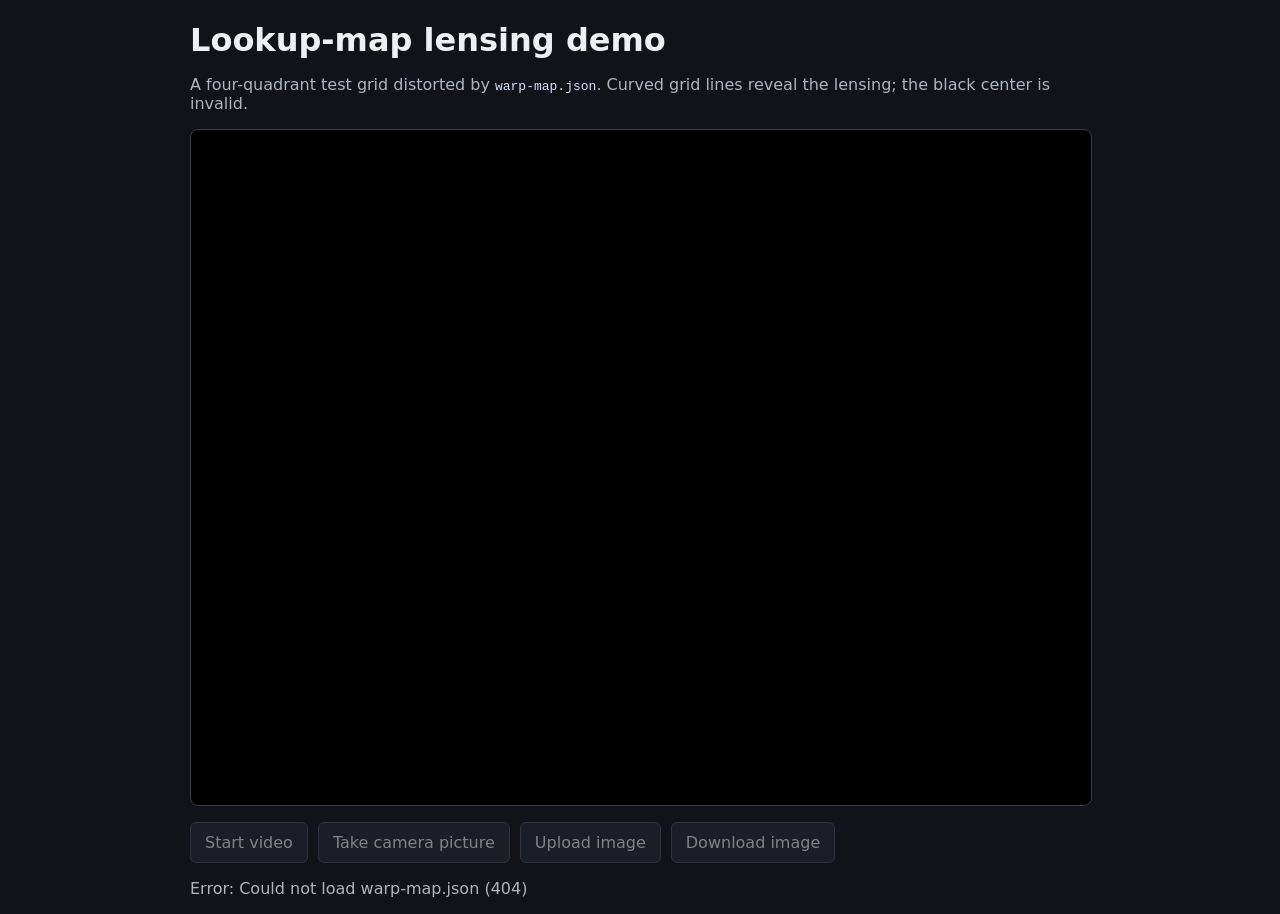
==== index.html @ b4be4190 "Create index.html" ====
<!doctype html>
<html lang="en">
  <head>
    <meta charset="utf-8" />
    <meta name="viewport" content="width=device-width, initial-scale=1" />
    <title>UV Warp Map Demo</title>
    <style>
      :root {
        color-scheme: dark;
        font-family: system-ui, sans-serif;
        background: #111318;
        color: #eef0f4;
      }

      body {
        display: grid;
        min-height: 100vh;
        margin: 0;
        place-items: center;
      }

      main {
        width: min(900px, calc(100% - 32px));
      }

      h1 {
        margin-bottom: 8px;
        font-size: clamp(1.4rem, 4vw, 2rem);
      }

      p {
        color: #aeb5c1;
      }

      canvas {
        display: block;
        width: 100%;
        aspect-ratio: 4 / 3;
        border: 1px solid #343945;
        border-radius: 8px;
        background: #000;
      }

      .controls {
        display: flex;
        flex-wrap: wrap;
        gap: 10px;
        margin-top: 16px;
      }

      button {
        padding: 10px 14px;
        border: 1px solid #4b5261;
        border-radius: 6px;
        background: #252a34;
        color: inherit;
        cursor: pointer;
        font: inherit;
      }

      button:hover:not(:disabled) {
        background: #343b49;
      }

      button:disabled {
        cursor: wait;
        opacity: 0.5;
      }

      code {
        color: #d7dcff;
      }
    </style>
  </head>
  <body>
    <main>
      <h1>Lookup-map lensing demo</h1>
      <p>
        A four-quadrant test grid distorted by <code>warp-map.json</code>.
        Curved grid lines reveal the lensing; the black center is invalid.
      </p>
      <canvas id="view" aria-label="Distorted four-color background"></canvas>
      <div class="controls" aria-label="Image source controls">
        <button id="video-mode" type="button" disabled>Start video</button>
        <button id="picture-mode" type="button" disabled>Take camera picture</button>
        <button id="upload-button" type="button" disabled>Upload image</button>
        <button id="download-button" type="button" disabled>Download image</button>
        <input id="image-upload" type="file" accept="image/*" hidden />
      </div>
      <video id="camera" autoplay playsinline muted hidden></video>
      <p id="status">Loading warp map…</p>
    </main>
    <script type="module" src="app.js"></script>
  </body>
</html>
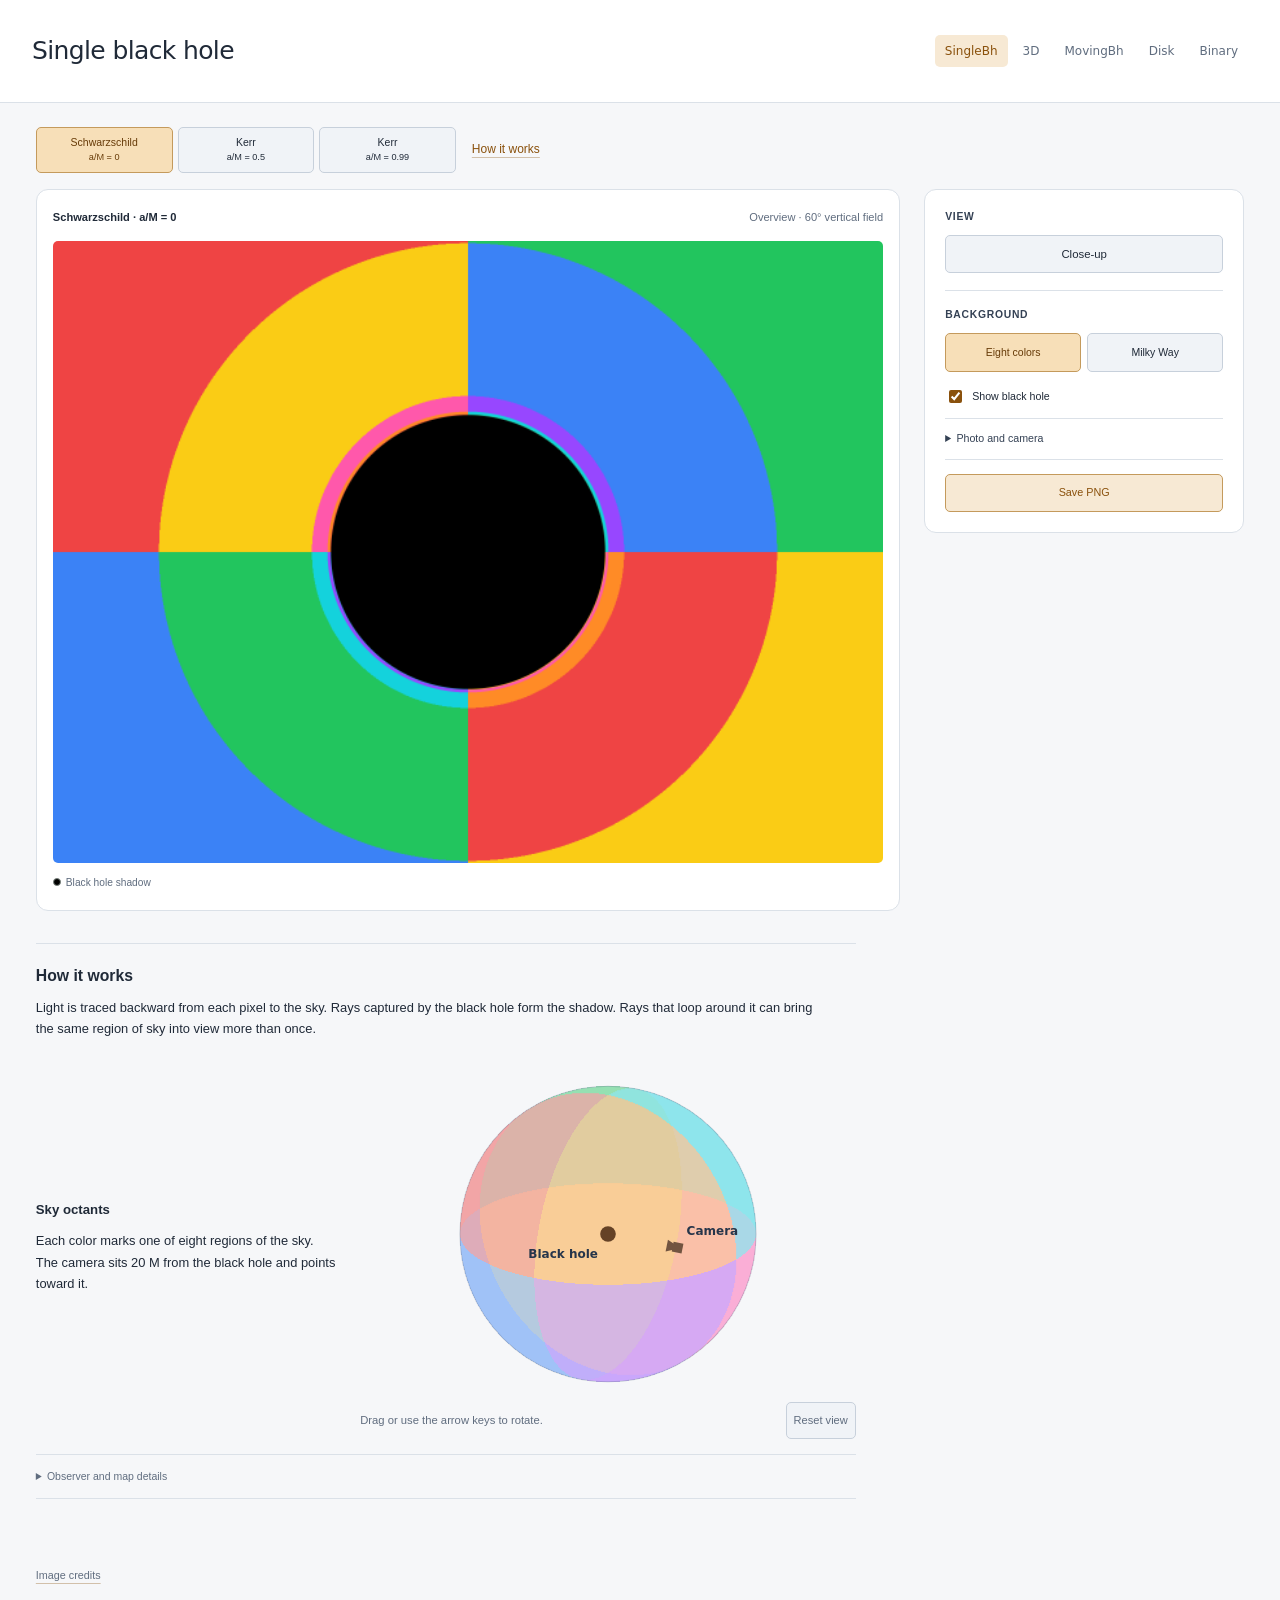
==== commit efeeb393: "Merge pull request #1 from GitHimanshuc/update-lensing-website-UD8a1e Update the black hole lensing " ====
--- a/index.html
+++ b/index.html
@@ -1,95 +1,175 @@
 <!doctype html>
 <html lang="en">
-  <head>
-    <meta charset="utf-8" />
-    <meta name="viewport" content="width=device-width, initial-scale=1" />
-    <title>UV Warp Map Demo</title>
-    <style>
-      :root {
-        color-scheme: dark;
-        font-family: system-ui, sans-serif;
-        background: #111318;
-        color: #eef0f4;
-      }
+<head>
+  <meta charset="utf-8" />
+  <meta name="viewport" content="width=device-width, initial-scale=1" />
+  <meta name="color-scheme" content="light" />
+  <meta name="description" content="Explore precomputed Schwarzschild and Kerr null-geodesic lensing, compare spin, and inspect independently sampled near-critical views." />
+  <title>Single black hole</title>
+  <link rel="stylesheet" href="styles.css?v=0b7bb391ba0c" />
+  <link rel="stylesheet" href="explorer.css?v=6b65ad54a57e" />
+  <link rel="stylesheet" href="reference.css?v=c8c61a315d78" />
+</head>
+<body class="explorer-page">
+  <header class="site-header">
+    <div class="header-copy"><h1>Single black hole</h1></div>
+    <nav aria-label="Main navigation"><a href="index.html" aria-current="page">SingleBh</a><a href="ray-viewer/index.html">3D</a><a href="moving/index.html">MovingBh</a><a href="examples/index.html">Disk</a><a href="binary/index.html">Binary</a></nav>
+  </header>
+<main>
 
-      body {
-        display: grid;
-        min-height: 100vh;
-        margin: 0;
-        place-items: center;
-      }
+  <div class="spin-picker">
+    <div class="choices" role="group" aria-label="Black-hole spacetime">
+      <button id="schwarzschild-mode" type="button" aria-pressed="true">Schwarzschild<small>a/M = 0</small></button>
+      <button id="kerr-mode" type="button" aria-pressed="false" data-kerr-spin="0.5">Kerr<small>a/M = 0.5</small></button>
+      <button id="kerr-high-spin-mode" type="button" aria-pressed="false" data-kerr-spin="0.99">Kerr<small>a/M = 0.99</small></button>
+    </div>
+    <a href="#method">How it works</a>
+  </div>
 
-      main {
-        width: min(900px, calc(100% - 32px));
-      }
+  <div class="viewer" id="schwarzschild-explorer" data-renderer="app.js?v=01eaf713c453">
+    <section class="image-panel" aria-label="Rendered observer image">
+      <div class="image-heading"><strong id="active-metric">Schwarzschild · a/M = 0</strong><span id="active-view">Overview · 60° vertical field</span></div>
+      <div class="canvas-frame overview-frame">
+        <img id="overview-image" src="data/schwarzschild-octants/overview-r20.png?v=e7fed7c7368f" width="640" height="480" alt="Eight-color sky lensed by a Schwarzschild black hole" />
+        <canvas id="view" hidden aria-label="Black-hole-lensed background">This viewer requires WebGL 2.</canvas>
+      </div>
+      <div class="legend"><span id="capture-legend"><i class="swatch" aria-hidden="true"></i>Black hole shadow</span><span id="field-legend" hidden><i class="swatch light" aria-hidden="true"></i></span></div>
+      <p id="status" class="status" role="status" aria-live="polite"></p>
 
-      h1 {
-        margin-bottom: 8px;
-        font-size: clamp(1.4rem, 4vw, 2rem);
-      }
+    </section>
 
-      p {
-        color: #aeb5c1;
-      }
+    <aside class="controls" aria-label="Explorer controls">
+      <section class="view-control">
+        <h2>View</h2>
+        <button id="refined-mode" class="wide" type="button" data-saved-closeups="true">Close-up</button>
+        <p id="metric-status" class="hint" role="status"></p>
+      </section>
+      <section class="background-control">
+        <h2>Background</h2>
+        <div class="choices" role="group" aria-label="Built-in background sources">
+          <button id="octants-mode" type="button" aria-pressed="true">Eight colors<small>Whole sky</small></button>
+          <button id="sky-mode" type="button" aria-pressed="false">Milky Way</button>
+        </div>
+        <label class="switch-row" for="show-black-hole"><input id="show-black-hole" type="checkbox" checked />Show black hole</label>
+        <details class="source-tools" id="source-tools"><summary>Photo and camera</summary>
+        <p id="local-photo-note" class="hint" hidden>Open the site over HTTP or HTTPS to use photos and camera.</p>
+        <button id="upload-button" class="wide" type="button" disabled>Upload a photo</button>
+        <div class="camera-controls"><button id="video-mode" type="button" disabled>Start video</button><button id="picture-mode" type="button" disabled>Take picture</button></div>
+        <input id="image-upload" type="file" accept="image/*" hidden />
+        <video id="camera" autoplay playsinline muted hidden></video>
+        </details>
+        <button id="download-button" class="wide save-button" type="button">Save PNG</button>
+      </section>
+    </aside>
+  </div>
 
-      canvas {
-        display: block;
-        width: 100%;
-        aspect-ratio: 4 / 3;
-        border: 1px solid #343945;
-        border-radius: 8px;
-        background: #000;
-      }
+  <div class="viewer" id="saved-stills" data-still-version="e7fed7c7368f" hidden>
+    <section class="image-panel" aria-label="Saved black hole view">
+      <div class="image-heading"><strong id="saved-heading">Kerr · a/M = 0.5</strong><span id="saved-view">Overview</span></div>
+      <div class="canvas-frame kerr-still-frame">
+        <img id="saved-image" width="640" height="480" alt="" />
+        <div id="kerr-unlensed" role="img" aria-label="The same sky without a black hole" hidden></div>
+      </div>
+      <p class="status" id="saved-status" role="status" aria-live="polite"></p>
+    </section>
+    <aside class="controls kerr-controls" aria-label="Saved view controls">
+      <section>
+        <div class="select-field">
+          <div class="select-heading">
+            <label for="saved-patch">View</label>
+            <span class="select-info">
+              <button type="button" aria-label="About close-up widths" aria-expanded="false" aria-controls="saved-patch-tip" aria-describedby="saved-patch-tip">i</button>
+              <span id="saved-patch-tip" class="select-tip" role="tooltip" hidden>Close-up widths are measured on a screen 20 M from the observer. For Kerr, the left edge is prograde and the right edge is retrograde.</span>
+            </span>
+          </div>
+          <select id="saved-patch">
+            <option value="overview">Overview</option>
+            <option value="left-modest">Left · 0.19 M wide</option>
+            <option value="left-deep">Left · 0.0077 M wide</option>
+            <option value="right-modest">Right · 0.19 M wide</option>
+            <option value="right-deep">Right · 0.0077 M wide</option>
+          </select>
+        </div>
+      </section>
+      <section>
+        <div class="choices" id="saved-background" role="group" aria-label="Background" hidden>
+          <button type="button" aria-pressed="true" data-sky="octants">Eight colors</button>
+          <button type="button" aria-pressed="false" data-sky="sky">Milky Way</button>
+        </div>
+        <label class="switch-row" for="saved-hole"><input id="saved-hole" type="checkbox" checked />Show black hole</label>
+        <a id="saved-download" class="kerr-still-download" download>Save PNG</a>
+      </section>
+    </aside>
+  </div>
 
-      .controls {
-        display: flex;
-        flex-wrap: wrap;
-        gap: 10px;
-        margin-top: 16px;
-      }
+  <section class="science page-notes" id="method">
+    <h2>How it works</h2>
+    <p>Light is traced backward from each pixel to the sky. Rays captured by the black hole form the shadow. Rays that loop around it can bring the same region of sky into view more than once.</p>
+    <div class="sky-guide">
+      <div>
+        <h3>Sky octants</h3>
+        <p>Each color marks one of eight regions of the sky. The camera sits 20 M from the black hole and points toward it.</p>
+      </div>
+        <figure class="sky-orbit">
+      <canvas id="sky-orbit" width="560" height="380" tabindex="0" role="img" aria-label="Rotatable diagram of eight sky octants, with a black hole at the center and a camera pointing toward it from x = +20 M" aria-describedby="sky-orbit-help">The eight sky octants surround the black hole. The camera points toward the black hole from x = +20 M.</canvas>
+      <figcaption id="sky-orbit-help">
+        <span>Drag or use the arrow keys to rotate.</span>
+        <button type="button" id="sky-orbit-reset">Reset view</button>
+      </figcaption>
+      </figure>
+    </div>
+    <details class="map-details" id="map-details"><summary>Observer and map details</summary>
+      <label class="switch-row" for="antialias"><input id="antialias" type="checkbox" checked disabled />Antialiasing</label>
+      <section class="view-context" aria-labelledby="view-context-title">
+        <div class="locator-wrap">
+          <h3 id="view-context-title">Map location</h3>
+          <svg id="locator" viewBox="0 0 640 480" role="img" aria-labelledby="locator-title locator-desc">
+            <title id="locator-title">Overview locator</title>
+            <desc id="locator-desc">The full 60-degree observer view. A marker locates the independently sampled edge patch when one is active.</desc>
+            <image id="locator-image" href="data/schwarzschild-octants/overview-r20.png?v=e7fed7c7368f" width="640" height="480" />
+            <rect id="locator-extent" x="1" y="1" width="638" height="478" />
+            <circle id="locator-marker" cx="320" cy="240" r="12" visibility="hidden" />
+            <path id="locator-crosshair" d="" visibility="hidden" />
+          </svg>
+          <p class="hint" id="locator-caption">Full overview · fixed eight-color reference</p>
+        </div>
+        <div class="sampling-details">
+          <span class="eyebrow">Active sampling</span>
+          <p id="view-description">A 640 × 480 ray map across the full 60° vertical field.</p>
+          <dl>
+            <div class="metric"><dt>View</dt><dd id="view-kind">Overview</dd></div>
+            <div class="metric"><dt>Sampling vs. overview</dt><dd id="refinement-value">1×</dd></div>
+            <div class="metric"><dt>Span in overview pixels</dt><dd id="overview-span">640 × 480</dd></div>
+            <div class="metric"><dt>q<sub>x</sub> bounds</dt><dd id="qx-bounds">—</dd></div>
+            <div class="metric"><dt>q<sub>y</sub> bounds</dt><dd id="qy-bounds">—</dd></div>
+          </dl>
+          <p class="hint" id="sampling-note">The dark region is the capture shadow, not the event horizon.</p>
+        </div>
+      </section>
+      <p class="hint" id="aa-detail">Validating subpixel samples…</p>
+        <div class="image-footer"><span id="source-label">Eight-color sky at infinity</span><span id="map-summary">Preparing map…</span></div>
+        <p class="hint" id="source-description"></p>
+      <section class="geometry">
+        <h3>Observer and geometry</h3>
+        <dl>
+          <div class="metric"><dt>Metric</dt><dd id="metric-name">—</dd></div>
+          <div class="metric"><dt>Spin a/M</dt><dd id="spin-value">—</dd></div>
+          <div class="metric"><dt>Observer radius</dt><dd id="observer-radius">—</dd></div>
+          <div class="metric"><dt>Overview vertical field</dt><dd id="field-of-view">—</dd></div>
+          <div class="metric"><dt>Event horizon</dt><dd id="horizon-radius">—</dd></div>
+          <div class="metric"><dt id="photon-label">Photon sphere</dt><dd id="photon-radius">—</dd></div>
+          <div class="metric"><dt id="shadow-label">Shadow radius</dt><dd id="shadow-angle">—</dd></div>
+        </dl>
+        <p class="hint" id="observer-description">Static equatorial observer looking inward.</p>
+      </section>
 
-      button {
-        padding: 10px 14px;
-        border: 1px solid #4b5261;
-        border-radius: 6px;
-        background: #252a34;
-        color: inherit;
-        cursor: pointer;
-        font: inherit;
-      }
-
-      button:hover:not(:disabled) {
-        background: #343b49;
-      }
-
-      button:disabled {
-        cursor: wait;
-        opacity: 0.5;
-      }
-
-      code {
-        color: #d7dcff;
-      }
-    </style>
-  </head>
-  <body>
-    <main>
-      <h1>Lookup-map lensing demo</h1>
-      <p>
-        A four-quadrant test grid distorted by <code>warp-map.json</code>.
-        Curved grid lines reveal the lensing; the black center is invalid.
-      </p>
-      <canvas id="view" aria-label="Distorted four-color background"></canvas>
-      <div class="controls" aria-label="Image source controls">
-        <button id="video-mode" type="button" disabled>Start video</button>
-        <button id="picture-mode" type="button" disabled>Take camera picture</button>
-        <button id="upload-button" type="button" disabled>Upload image</button>
-        <button id="download-button" type="button" disabled>Download image</button>
-        <input id="image-upload" type="file" accept="image/*" hidden />
-      </div>
-      <video id="camera" autoplay playsinline muted hidden></video>
-      <p id="status">Loading warp map…</p>
-    </main>
-    <script type="module" src="app.js"></script>
-  </body>
+        <p class="hint">Photos and camera frames are projected onto a patch of sky. They stay in your browser.</p>
+    </details>
+  </section>
+</main>
+<footer class="page-footer"><a href="moving/index.html#credits">Image credits</a></footer>
+<script defer src="saved-views.js?v=85b4e1606912"></script>
+<script defer src="sky-orbit.js?v=5c2d7aa48e1b"></script>
+<script defer src="explorer-layout.js?v=8afac8a9e883"></script>
+</body>
 </html>
--- a/styles.css
+++ b/styles.css
@@ -0,0 +1,124 @@
+:root { color-scheme: light; font-family: Inter, ui-sans-serif, -apple-system, BlinkMacSystemFont, "Segoe UI", sans-serif; font-size: 15px; line-height: 1.65; background: var(--page); color: var(--ink); --page: #f6f7f9; --ink: #202a38; --strong: #344154; --muted: #606d7f; --rule: #dbe1e8; --paper: #ffffff; --accent: #8a510c; --accent-ink: #673b08; --accent-soft: #f7e9d4; --selected: #f7dfb8; --selected-hover: #f2d2a1; --raised: #f0f3f7; --button-border: #c7d0db; --button-hover: #e8edf3; --error: #ad3529; }
+* { box-sizing: border-box; }
+html { scroll-padding-top: 24px; }
+body { margin: 0; background: var(--page); }
+main, .page-footer { max-width: 1920px; margin: 0 auto; padding: 32px clamp(24px, 2.8vw, 48px); }
+/* The standalone light-ray viewer is the reference for the page headers. */
+.site-header { display: flex; align-items: center; justify-content: space-between; gap: 20px; min-height: 103px; padding: 0 32px; border-bottom: 1px solid var(--rule); background: var(--paper); font-family: ui-sans-serif, system-ui, -apple-system, BlinkMacSystemFont, "Segoe UI", sans-serif; line-height: 1.5; }
+.header-copy { min-width: 0; }
+.header-kicker { text-transform: uppercase; font-size: 10px; font-weight: 650; letter-spacing: .17em; color: var(--accent); margin-bottom: 4px; }
+.site-header h1 { margin: 0; font-size: 25px; font-weight: 530; letter-spacing: -.025em; line-height: 1.5; }
+.site-header .header-subtitle { margin: 3px 0 0; font-size: 12px; line-height: 1.5; color: var(--muted); }
+.site-header nav { display: flex; align-items: center; justify-content: flex-end; flex-wrap: wrap; gap: 5px; padding: 0; flex-shrink: 0; }
+.site-header nav a { text-decoration: none; padding: 7px 10px; border-radius: 5px; color: var(--muted); font-size: 12px; }
+.site-header nav a:hover { color: var(--ink); background: var(--raised); }
+.site-header nav a[aria-current="page"] { color: var(--accent); background: var(--accent-soft); }
+.page-heading { max-width: 850px; }
+.page-heading .eyebrow { color: var(--accent); }
+.section-tabs { display: flex; flex-wrap: wrap; gap: 8px; margin: 30px 0 0; }
+.section-tabs a { padding: 8px 15px; border: 1px solid var(--rule); border-radius: 30px; text-decoration: none; color: var(--muted); font-size: .8rem; }
+.section-tabs a:hover { border-color: var(--accent); color: var(--ink); }
+.page-header { display: flex; align-items: end; justify-content: space-between; gap: 20px; }
+.page-header > div { flex: 1; min-width: 0; }
+h1 { font-size: clamp(2.5rem, 5vw, 4.4rem); font-weight: 550; letter-spacing: -.055em; line-height: 1.08; margin: 14px 0 20px; }
+h2 { font-size: 1.05rem; font-weight: 620; line-height: 1.3; margin: 26px 0 10px; }
+h3 { font-size: .88rem; font-weight: 600; margin: 0 0 10px; }
+p { margin: 8px 0 12px; }
+nav { display: flex; gap: 22px; font-size: .84rem; padding-bottom: 4px; white-space: nowrap; }
+.page-header nav { flex-wrap: wrap; justify-content: flex-end; max-width: 590px; gap: 9px 18px; }
+
+.image-credits { margin: 0; max-width: 560px; font-size: .74rem; }
+.image-credits summary { color: var(--muted); }
+.image-credits p { margin-top: 14px; }
+@media (max-width: 700px) { .page-header nav { justify-content: flex-start; } }
+a { color: var(--accent); text-underline-offset: 4px; text-decoration-color: #8a510c55; }
+a:hover { text-decoration-color: currentColor; }
+.eyebrow { font-size: .68rem; text-transform: uppercase; letter-spacing: .13em; color: var(--muted); font-weight: 600; }
+.intro { margin-top: 18px; font-size: 1.05rem; max-width: 740px; color: var(--muted); line-height: 1.75; }
+.muted, .hint { color: var(--muted); font-size: .8rem; }
+.setup { margin-top: -3px; }
+.viewer { display: grid; grid-template-columns: minmax(0, 1fr) 300px; gap: 28px; align-items: start; margin-top: 48px; padding-top: 28px; border-top: 1px solid var(--rule); }
+.image-panel, .controls { min-width: 0; }
+.image-heading, .image-footer { display: flex; flex-wrap: wrap; gap: 5px 18px; justify-content: space-between; font-size: .76rem; }
+.image-heading { margin-bottom: 10px; align-items: center; }
+.image-heading strong { font-weight: 600; }
+#active-view { color: var(--muted); }
+.canvas-frame { background: #000; border: 1px solid var(--rule); border-radius: 9px; overflow: hidden; }
+canvas { display: block; width: 100%; aspect-ratio: 4 / 3; background: #000; }
+.image-footer { margin-top: 10px; color: var(--muted); }
+.legend { display: flex; flex-wrap: wrap; align-items: center; gap: 16px; font-size: .75rem; color: var(--muted); margin-top: 10px; }
+.swatch { display: inline-block; width: 8px; height: 8px; background: #000; border: 1px solid #79827d; border-radius: 50%; margin-right: 5px; }
+.swatch.light { background: #ddd; } .swatch.slate { background: #253448; }
+.controls { background: var(--paper); border: 1px solid var(--rule); border-radius: 9px; padding: 20px; }
+.controls h2 { font-size: .81rem; margin: 0 0 10px; }
+.controls section + section, .controls > .geometry { margin-top: 19px; padding-top: 18px; border-top: 1px solid var(--rule); }
+.choices { display: flex; gap: 5px; min-width: 0; }
+.choices button { flex: 1; width: 0; min-width: 0; line-height: 1.3; }
+.controls section:first-child .choices button, .subchoices button { min-height: 48px; }
+button, select { font: inherit; font-size: .76rem; color: inherit; background: var(--raised); border: 1px solid var(--button-border); border-radius: 5px; padding: 8px 7px; cursor: pointer; min-height: 38px; }
+button { transition: background .12s, border-color .12s; }
+button:hover:not(:disabled) { border-color: #96a4b6; background: var(--button-hover); }
+button small { display: block; font-size: .65rem; font-weight: 400; margin-top: 2px; }
+button[aria-pressed="true"] { color: var(--accent-ink); background: var(--selected); border-color: #c49a5c; }
+button[aria-pressed="true"]:hover:not(:disabled) { background: var(--selected-hover); }
+button[aria-busy="true"] { outline: 1px dashed #a5680b; outline-offset: 2px; }
+button:disabled, select:disabled, input:disabled { opacity: .43; cursor: default; }
+button:focus-visible, input:focus-visible, select:focus-visible, summary:focus-visible, a:focus-visible, video:focus-visible { outline: 2px solid var(--accent); outline-offset: 4px; }
+.subchoices { margin-top: 10px; }
+.select-label { display: block; font-size: .73rem; margin: 13px 0 5px; color: var(--muted); }
+select { width: 100%; padding-right: 22px; }
+.wide { width: 100%; margin-top: 7px; }
+.camera-controls { display: flex; gap: 5px; margin-top: 7px; }
+.camera-controls button { flex: 1; min-width: 0; }
+.switch-row { display: flex; align-items: center; gap: 7px; font-size: .76rem; margin-top: 14px; }
+input[type="checkbox"] { accent-color: var(--accent); }
+.save-button { background: var(--accent-soft); border-color: #c49a5c; color: var(--accent); }
+.text-button { border: 0; min-height: 0; padding: 0; font-size: .75rem; text-decoration: underline; text-underline-offset: 3px; color: var(--accent); }
+.status { min-height: 1.5em; font-size: .75rem; color: var(--muted); margin: 8px 0 0; }
+[data-error="true"] { color: var(--error) !important; }
+dl { margin: 0; font-size: .74rem; }
+.metric { display: flex; justify-content: space-between; gap: 12px; padding: 4px 0; }
+dt { color: var(--muted); } dd { margin: 0; text-align: right; font-variant-numeric: tabular-nums; }
+details { margin: 11px 0 0; } summary { cursor: pointer; font-size: .77rem; }
+details[open] > summary { margin-bottom: 12px; }
+.geometry dl { margin-top: 12px; }
+.view-context { display: grid; grid-template-columns: minmax(130px, 190px) minmax(0, 1fr); gap: 23px; margin-top: 25px; padding-top: 22px; border-top: 1px solid var(--rule); }
+#locator { display: block; width: 100%; background: #000; border-radius: 3px; }
+#locator-extent { fill: none; stroke: #fff; stroke-width: 1.5; vector-effect: non-scaling-stroke; }
+#locator-marker, #locator-crosshair { fill: none; stroke: #fff; stroke-width: 1.5; vector-effect: non-scaling-stroke; }
+#locator-marker { stroke: #000; stroke-width: 4; }
+#locator-caption { margin: 6px 0 0; font-size: .7rem; }
+.sampling-details p { font-size: .8rem; margin: 6px 0 11px; }
+.sampling-details dl { padding-top: 5px; }
+.sampling-details dd { overflow-wrap: anywhere; }
+.sampling-details #sampling-note { font-size: .72rem; }
+.science { margin-top: 56px; padding-top: 32px; border-top: 1px solid var(--rule); max-width: 950px; }
+.section-heading h2 { font-size: 1.7rem; font-weight: 550; letter-spacing: -.025em; margin: 5px 0 22px; }
+.science p { font-size: .91rem; max-width: 790px; }
+.science .muted { font-size: .8rem; }
+.science > h2 { margin-top: 28px; }
+.equation { overflow-x: auto; font-family: "Cambria Math", "STIX Two Math", Georgia, serif; font-size: 1.07rem !important; white-space: nowrap; padding: 14px 18px; margin: 12px 0; background: var(--paper); border-left: 2px solid var(--accent); }
+.code { overflow: auto; max-height: 460px; padding: 18px; background: var(--raised); border: 1px solid var(--rule); border-radius: 6px; font: .73rem/1.6 ui-monospace, monospace; tab-size: 4; white-space: pre; }
+.code-note { overflow-wrap: anywhere; font-size: .75rem !important; color: var(--muted); }
+.science details { padding: 13px 0; margin: 0; border-bottom: 1px solid var(--rule); }
+.science summary { font-size: .85rem; }
+.resource-details { margin-top: 20px; border-top: 1px solid var(--rule); padding-top: 14px; }
+.resource-details summary { font-size: .78rem; color: var(--muted); }
+.resource-details a { display: inline-block; margin: 10px 14px 0 0; font-size: .78rem; }
+.page-footer { display: flex; align-items: center; justify-content: space-between; gap: 20px; padding-top: 28px; padding-bottom: 36px; font-size: .72rem; color: var(--muted); border-top: 1px solid var(--rule); }
+.page-footer a { color: var(--muted); }
+.page-footer p { margin: 0; }
+.page-notes { max-width: 820px; margin-top: 28px; padding-top: 18px; border-top: 1px solid var(--rule); }
+.page-notes h2 { margin-top: 0; }
+.page-notes p { font-size: .86rem; }
+.status:empty { min-height: 0; margin: 0; }
+[hidden] { display: none !important; }
+@media (max-width: 850px) { main, .page-footer { padding-left: 20px; padding-right: 20px; } .viewer { grid-template-columns: minmax(0, 1fr) 250px; gap: 20px; } .controls { padding: 14px; } .view-context { grid-template-columns: 130px minmax(0, 1fr); gap: 15px; } }
+@media (max-width: 700px) { h1 { font-size: 2.3rem; } main { padding-top: 24px; } .page-header { align-items: start; } nav { gap: 12px; font-size: .75rem; padding-top: 9px; } .viewer { grid-template-columns: minmax(0, 1fr); margin-top: 23px; } .controls { display: grid; grid-template-columns: 1fr 1fr; gap: 20px; } .controls section + section, .controls > .geometry { margin: 0; padding: 0; border: 0; } .controls > section:nth-child(2) { grid-column: 2; grid-row: 1 / 3; } .view-context { grid-template-columns: 160px minmax(0, 1fr); } .science { margin-top: 32px; } }
+@media (max-width: 460px) { h1 { font-size: 2rem; } main, .page-footer { padding-left: 15px; padding-right: 15px; } .page-header { display: block; } nav { padding-top: 17px; } .intro { font-size: .96rem; margin-top: 19px; } .controls { grid-template-columns: minmax(0, 1fr); } .controls > section:nth-child(2) { grid-column: auto; grid-row: auto; } .controls section + section, .controls > .geometry { border-top: 1px solid var(--rule); padding-top: 16px; } .view-context { grid-template-columns: 112px minmax(0, 1fr); gap: 13px; } .metric { flex-wrap: wrap; gap: 1px 8px; } .sampling-details .metric { display: block; } .sampling-details dd { text-align: left; font-size: .72rem; } .image-heading { font-size: .73rem; } }
+@media (prefers-reduced-motion: reduce) { button { transition: none; } }
+@media (max-width: 850px) { .site-header { padding-inline: 20px; } .site-header h1 { font-size: 21px; } .site-header nav { max-width: 220px; } .site-header nav a { font-size: 10px; padding: 5px 8px; } }
+@media (max-width: 700px) { .page-footer { flex-wrap: wrap; } }
+@media (max-width: 600px) { .site-header { min-height: 100px; padding: 13px 17px; align-items: flex-start; flex-direction: column; justify-content: center; gap: 8px; } .site-header h1 { font-size: 19px; } .site-header .header-subtitle { font-size: 10px; } .site-header nav { max-width: none; justify-content: flex-start; gap: 3px; } .site-header nav a { padding: 5px 7px; } .site-header nav a:first-child { padding-left: 0; } }
+@media (max-width: 460px) { h1 { font-size: 2.8rem; } }
+@media (prefers-reduced-motion: reduce) { html { scroll-behavior: auto; } }
--- a/explorer.css
+++ b/explorer.css
@@ -0,0 +1,65 @@
+/* The homepage is a working viewer; the other pages share styles.css. */
+.explorer-page main, .explorer-page .page-footer { max-width: min(1920px, max(1480px, calc(122svh + 432px))); }
+.explorer-page main { padding-block: 24px 48px; }
+.spin-picker { display: flex; flex-wrap: wrap; align-items: center; gap: 8px 16px; margin-bottom: 16px; }
+.spin-picker .choices { flex: 0 1 420px; }
+.spin-picker .choices button { min-width: 0; }
+.spin-picker > a { font-size: .8rem; }
+.kerr-still-frame { aspect-ratio: 4 / 3; }
+.kerr-still-frame img, #kerr-unlensed { display: block; width: 100%; height: 100%; object-fit: contain; }
+#kerr-unlensed[data-view="overview"] { background: conic-gradient(#22c55e 0 25%, #facc15 25% 50%, #3b82f6 50% 75%, #ef4444 75%); }
+#kerr-unlensed[data-view="left"] { background: linear-gradient(#ef4444 0 50%, #3b82f6 50%); }
+#kerr-unlensed[data-view="right"] { background: linear-gradient(#22c55e 0 50%, #facc15 50%); }
+.explorer-page .kerr-controls { display: block; }
+.kerr-still-download { display: inline-block; margin-top: 12px; font-size: .76rem; }
+.explorer-page #refined-mode { margin-top: 0; }
+@media (max-width: 760px) { .explorer-page #schwarzschild-explorer .view-control { grid-row: 1; } }
+.explorer-page .viewer { grid-template-columns: minmax(0, 1fr) 320px; gap: 24px; margin: 0; padding: 0; border: 0; }
+.explorer-page .image-panel { padding: 16px; border: 1px solid var(--rule); border-radius: 12px; background: var(--paper); }
+.explorer-page .image-heading { min-height: 23px; font-size: .74rem; margin-bottom: 12px; }
+.explorer-page .canvas-frame { position: relative; border-radius: 5px; border: 0; }
+.overview-frame > img, .overview-frame > canvas { display: block; width: 100%; height: auto; aspect-ratio: 4 / 3; }
+.select-field { max-width: 24rem; min-width: 0; }
+.select-heading { position: relative; display: flex; align-items: center; gap: 7px; margin: 8px 0 4px; color: var(--muted); font-size: .76rem; }
+.select-info { display: inline-flex; }
+.select-info button { width: 24px; height: 24px; min-height: 0; padding: 0; border-radius: 50%; font: 600 .78rem/1 system-ui, sans-serif; color: var(--accent); }
+.select-tip { position: absolute; z-index: 5; inset-block-start: 100%; inset-inline-start: 0; width: min(100%, 19rem); padding: 9px 11px; border: 1px solid var(--rule); border-radius: 6px; background: var(--paper); box-shadow: 0 3px 12px #202a3820; color: var(--ink); line-height: 1.5; }
+.explorer-page .image-footer { gap: 7px 16px; padding-top: 4px; font-size: .69rem; }
+.explorer-page .legend { display: inline-flex; margin-top: 12px; font-size: .68rem; }
+.explorer-page #status { font-size: .68rem; margin-top: 10px; }
+.explorer-page .controls { padding: 20px; border-radius: 12px; }
+.explorer-page .controls h2 { color: var(--strong); font-size: .69rem; letter-spacing: .07em; text-transform: uppercase; font-weight: 550; margin-bottom: 12px; }
+.explorer-page .controls section + section, .explorer-page .controls > .geometry { padding-top: 17px; margin-top: 17px; }
+.explorer-page .spacetime-control .choices { display: grid; grid-template-columns: 1.4fr 1fr 1fr; }
+.explorer-page .choices button { width: auto; font-size: .7rem; padding: 8px 5px; min-height: 43px; }
+.explorer-page .choices button small { font-size: .61rem; }
+.explorer-page .choices button small:empty { display: none; }
+.explorer-page .background-control > .choices { display: grid; grid-template-columns: 1fr 1fr; gap: 6px; }
+.explorer-page .background-control > .choices button { min-height: 39px; }
+.explorer-page .background-control > .choices button small { display: none; }
+.explorer-page .controls .hint { font-size: .68rem; line-height: 1.6; }
+.explorer-page #metric-status { margin-bottom: 0; }
+.explorer-page :is(#status, #metric-status):empty { margin: 0; }
+.explorer-page .legend:not(:has(span:not([hidden]))) { display: none; }
+.source-tools { padding: 11px 0; margin-top: 12px; border-top: 1px solid var(--rule); border-bottom: 1px solid var(--rule); }
+.source-tools > summary { color: var(--strong); font-size: .71rem; }
+.explorer-page .switch-row { font-size: .71rem; margin-top: 15px; }
+.explorer-page .save-button { min-height: 38px; margin-top: 14px; font-size: .72rem; }
+.map-details { margin-top: 15px; padding-top: 13px; border-top: 1px solid var(--rule); }
+.map-details > summary { font-size: .7rem; color: var(--muted); }
+.map-details .view-context { margin-top: 18px; padding-top: 0; border-top: 0; }
+.map-details > .hint { margin: 18px 0 0; }
+.map-details .geometry { margin: 16px 0 0; max-width: 390px; }
+.explorer-page #method { margin-top: 32px; padding-top: 22px; }
+.sky-guide { display: grid; grid-template-columns: minmax(0, 1fr) minmax(0, 1.65fr); gap: 24px; align-items: center; padding: 15px 0; }
+.sky-orbit { max-width: 580px; margin: 0; }
+.sky-orbit canvas { width: 100%; aspect-ratio: 28 / 19; background: transparent; cursor: grab; touch-action: none; }
+.sky-orbit canvas:active { cursor: grabbing; }
+.sky-orbit canvas:focus-visible { outline: 2px solid var(--accent); outline-offset: 4px; border-radius: 6px; }
+.sky-orbit figcaption { display: flex; align-items: center; justify-content: space-between; flex-wrap: wrap; gap: 8px 14px; color: var(--muted); font-size: .75rem; }
+.sky-orbit figcaption span { flex: 1 1 15rem; }
+.sky-orbit button { min-height: 32px; font-size: .74rem; }
+.explorer-page .page-footer { border: 0; padding-top: 20px; }
+@media (max-width: 1000px) { .explorer-page main { padding: 24px; } .explorer-page .viewer { grid-template-columns: minmax(0, 1fr) 280px; gap: 16px; } .explorer-page .controls { padding: 16px; } .explorer-page .spacetime-control .choices { grid-template-columns: 1.4fr 1fr 1fr; } .explorer-page .choices button { font-size: .64rem; } }
+@media (max-width: 760px) { .explorer-page main { padding: 20px; } .explorer-heading { align-items: start; margin-bottom: 20px; } .explorer-heading p { max-width: 190px; font-size: .75rem; } .explorer-page .viewer { grid-template-columns: minmax(0, 1fr); } .explorer-page .controls { display: grid; grid-template-columns: 1fr 1fr; gap: 20px; } .explorer-page .controls section + section, .explorer-page .controls > .geometry { padding: 0; margin: 0; border: 0; } .explorer-page .controls .view-control { grid-column: 1; grid-row: 2; } .explorer-page .controls .background-control { grid-column: 2; grid-row: 1 / 4; } .explorer-page .controls > .geometry { grid-column: 1; } .explorer-page .choices button { font-size: .7rem; } }
+@media (max-width: 500px) { .explorer-page main { padding: 18px 16px 32px; } .explorer-page .image-panel { padding: 10px; border-radius: 9px; } .explorer-page .image-heading { font-size: .65rem; margin-bottom: 9px; } .explorer-page .controls { display: block; } .explorer-page .controls section + section { padding-top: 16px; margin-top: 16px; border-top: 1px solid var(--rule); } .sky-guide { grid-template-columns: 1fr; gap: 0; } }
--- a/reference.css
+++ b/reference.css
@@ -0,0 +1,9 @@
+.site-header nav { max-width: none; }
+.bh-control { margin: 0 0 20px; padding: 12px 16px; border: 1px solid var(--rule); border-radius: 7px; background: var(--paper); }
+.bh-control label { display: flex; align-items: center; gap: 8px; font-size: .84rem; cursor: pointer; }
+.bh-control p { margin: 5px 0 0; color: var(--muted); font-size: .75rem; }
+.bh-scene { position: relative; overflow: hidden; border-radius: 5px; background: #000; }
+.bh-scene > .lensed-media { display: block; width: 100%; height: auto; }
+.bh-scene > .unlensed-layer { display: none; position: absolute; inset: 0; width: 100%; height: 100%; max-width: none; margin: 0; object-fit: contain; background: #000; }
+.without-black-hole .bh-scene > .lensed-media { visibility: hidden; }
+.without-black-hole .bh-scene > .unlensed-layer { display: block; }
